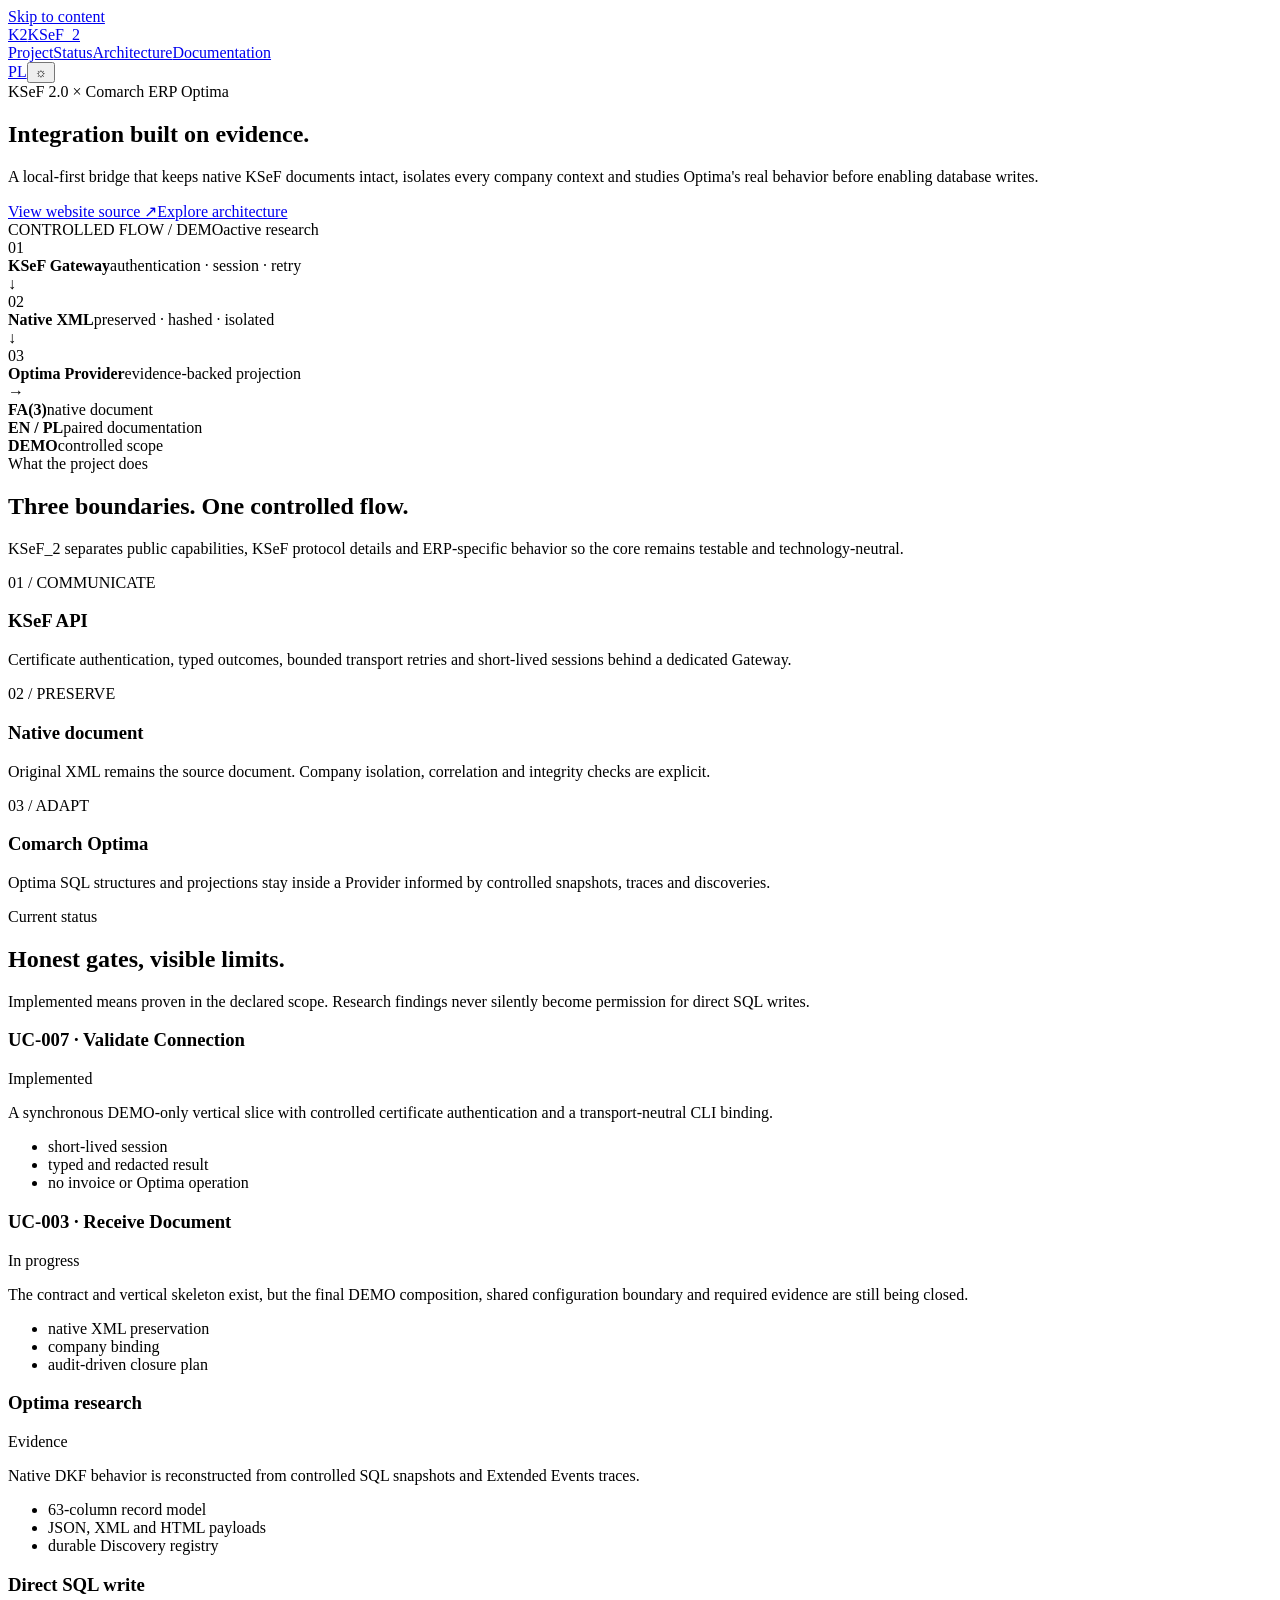
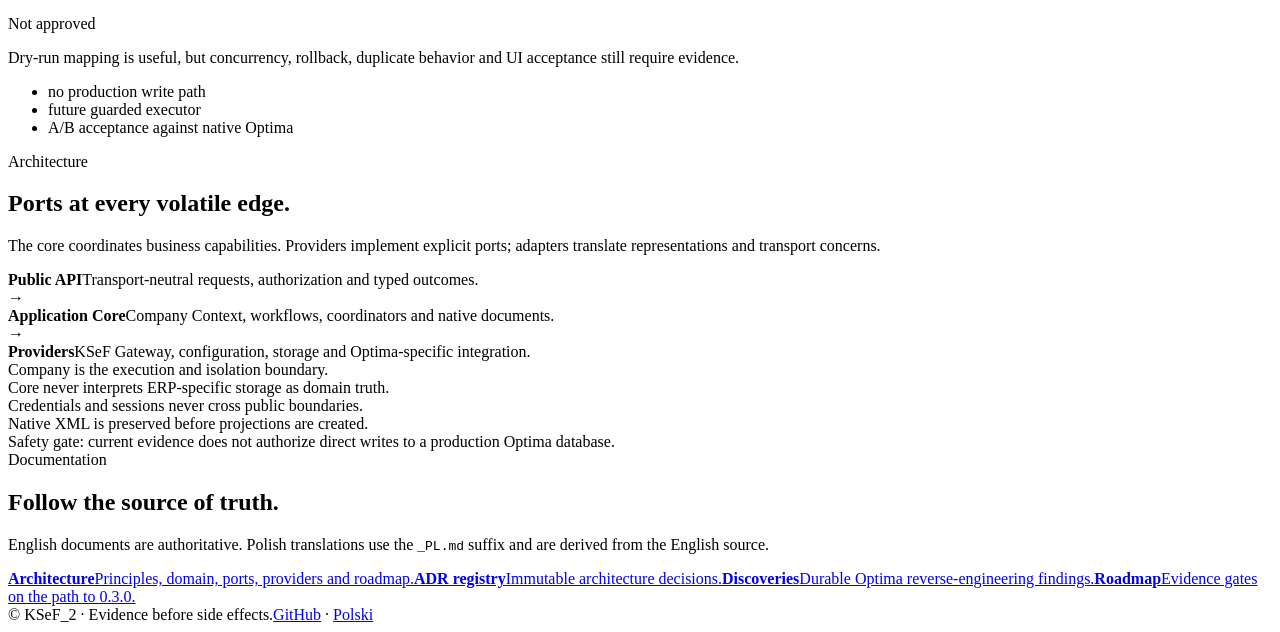
==== index.html @ 1822c719 "feat: add English KSeF_2 project page" ====
<!doctype html><html lang="en"><head><meta charset="utf-8"><meta name="viewport" content="width=device-width,initial-scale=1"><meta name="theme-color" content="#07111f"><link rel="stylesheet" href="assets/styles.css"><script defer src="assets/site.js"></script><title>KSeF_2 — Safe KSeF and Comarch ERP Optima integration</title><meta name="description" content="KSeF_2 is an evidence-driven integration bridge between KSeF 2.0 and Comarch ERP Optima."></head>
<body><a class="skip-link" href="#content">Skip to content</a><header class="site-header"><nav class="nav container" aria-label="Main navigation"><a class="brand" href="index.html"><span class="brand-mark">K2</span><span>KSeF_2</span></a><div class="nav-links"><a href="#project">Project</a><a href="#status">Status</a><a href="#architecture">Architecture</a><a href="#docs">Documentation</a></div><div class="nav-actions"><a class="lang-link" href="pl.html" lang="pl" aria-label="Polska wersja">PL</a><button class="icon-button" data-theme-toggle type="button" aria-label="Use light theme">☼</button></div></nav></header>
<main id="content"><section class="hero"><div class="container hero-grid"><div><div class="eyebrow">KSeF 2.0 × Comarch ERP Optima</div><h1>Integration built on <span class="gradient">evidence.</span></h1><p class="lead">A local-first bridge that keeps native KSeF documents intact, isolates every company context and studies Optima's real behavior before enabling database writes.</p><div class="cta-row"><a class="button primary" href="https://github.com/KrzysztofOle/KSeF_2-site">View website source ↗</a><a class="button" href="#architecture">Explore architecture</a></div></div>
<div class="hero-panel" aria-label="Project flow"><div class="panel-top"><span class="mini-label">CONTROLLED FLOW / DEMO</span><span class="signal">active research</span></div><div class="flow"><div class="flow-item"><span class="flow-icon">01</span><div><strong>KSeF Gateway</strong><span>authentication · session · retry</span></div><span class="arrow">↓</span></div><div class="flow-item"><span class="flow-icon">02</span><div><strong>Native XML</strong><span>preserved · hashed · isolated</span></div><span class="arrow">↓</span></div><div class="flow-item"><span class="flow-icon">03</span><div><strong>Optima Provider</strong><span>evidence-backed projection</span></div><span class="arrow">→</span></div></div><div class="metrics"><div class="metric"><b>FA(3)</b><span>native document</span></div><div class="metric"><b>EN / PL</b><span>paired documentation</span></div><div class="metric"><b>DEMO</b><span>controlled scope</span></div></div></div></div></section>
<section id="project"><div class="container"><div class="section-head reveal"><div><div class="eyebrow">What the project does</div><h2>Three boundaries. One controlled flow.</h2></div><p>KSeF_2 separates public capabilities, KSeF protocol details and ERP-specific behavior so the core remains testable and technology-neutral.</p></div><div class="cards"><article class="card reveal"><span class="card-number">01 / COMMUNICATE</span><h3>KSeF API</h3><p>Certificate authentication, typed outcomes, bounded transport retries and short-lived sessions behind a dedicated Gateway.</p></article><article class="card reveal"><span class="card-number">02 / PRESERVE</span><h3>Native document</h3><p>Original XML remains the source document. Company isolation, correlation and integrity checks are explicit.</p></article><article class="card reveal"><span class="card-number">03 / ADAPT</span><h3>Comarch Optima</h3><p>Optima SQL structures and projections stay inside a Provider informed by controlled snapshots, traces and discoveries.</p></article></div></div></section>
<section id="status"><div class="container"><div class="section-head reveal"><div><div class="eyebrow">Current status</div><h2>Honest gates, visible limits.</h2></div><p>Implemented means proven in the declared scope. Research findings never silently become permission for direct SQL writes.</p></div><div class="status-grid">
<article class="status-card reveal"><header><h3>UC-007 · Validate Connection</h3><span class="badge green">Implemented</span></header><p>A synchronous DEMO-only vertical slice with controlled certificate authentication and a transport-neutral CLI binding.</p><ul><li>short-lived session</li><li>typed and redacted result</li><li>no invoice or Optima operation</li></ul></article>
<article class="status-card reveal"><header><h3>UC-003 · Receive Document</h3><span class="badge amber">In progress</span></header><p>The contract and vertical skeleton exist, but the final DEMO composition, shared configuration boundary and required evidence are still being closed.</p><ul><li>native XML preservation</li><li>company binding</li><li>audit-driven closure plan</li></ul></article>
<article class="status-card reveal"><header><h3>Optima research</h3><span class="badge blue">Evidence</span></header><p>Native DKF behavior is reconstructed from controlled SQL snapshots and Extended Events traces.</p><ul><li>63-column record model</li><li>JSON, XML and HTML payloads</li><li>durable Discovery registry</li></ul></article>
<article class="status-card reveal"><header><h3>Direct SQL write</h3><span class="badge amber">Not approved</span></header><p>Dry-run mapping is useful, but concurrency, rollback, duplicate behavior and UI acceptance still require evidence.</p><ul><li>no production write path</li><li>future guarded executor</li><li>A/B acceptance against native Optima</li></ul></article></div></div></section>
<section id="architecture"><div class="container"><div class="section-head reveal"><div><div class="eyebrow">Architecture</div><h2>Ports at every volatile edge.</h2></div><p>The core coordinates business capabilities. Providers implement explicit ports; adapters translate representations and transport concerns.</p></div><div class="architecture reveal"><div class="arch-node"><b>Public API</b><span>Transport-neutral requests, authorization and typed outcomes.</span></div><div class="arch-arrow">→</div><div class="arch-node"><b>Application Core</b><span>Company Context, workflows, coordinators and native documents.</span></div><div class="arch-arrow">→</div><div class="arch-node"><b>Providers</b><span>KSeF Gateway, configuration, storage and Optima-specific integration.</span></div></div><div class="principles"><div class="principle">Company is the execution and isolation boundary.</div><div class="principle">Core never interprets ERP-specific storage as domain truth.</div><div class="principle">Credentials and sessions never cross public boundaries.</div><div class="principle">Native XML is preserved before projections are created.</div></div><div class="notice">Safety gate: current evidence does not authorize direct writes to a production Optima database.</div></div></section>
<section id="docs"><div class="container"><div class="section-head reveal"><div><div class="eyebrow">Documentation</div><h2>Follow the source of truth.</h2></div><p>English documents are authoritative. Polish translations use the <code>_PL.md</code> suffix and are derived from the English source.</p></div><div class="docs-grid"><a class="doc-link" href="#architecture"><b>Architecture</b><span>Principles, domain, ports, providers and roadmap.</span></a><a class="doc-link" href="#architecture"><b>ADR registry</b><span>Immutable architecture decisions.</span></a><a class="doc-link" href="#status"><b>Discoveries</b><span>Durable Optima reverse-engineering findings.</span></a><a class="doc-link" href="#status"><b>Roadmap</b><span>Evidence gates on the path to 0.3.0.</span></a></div></div></section></main>
<footer class="site-footer"><div class="container footer-row"><span>© <span data-year></span> KSeF_2 · Evidence before side effects.</span><span><a href="https://github.com/KrzysztofOle/KSeF_2-site">GitHub</a> · <a href="pl.html">Polski</a></span></div></footer></body></html>
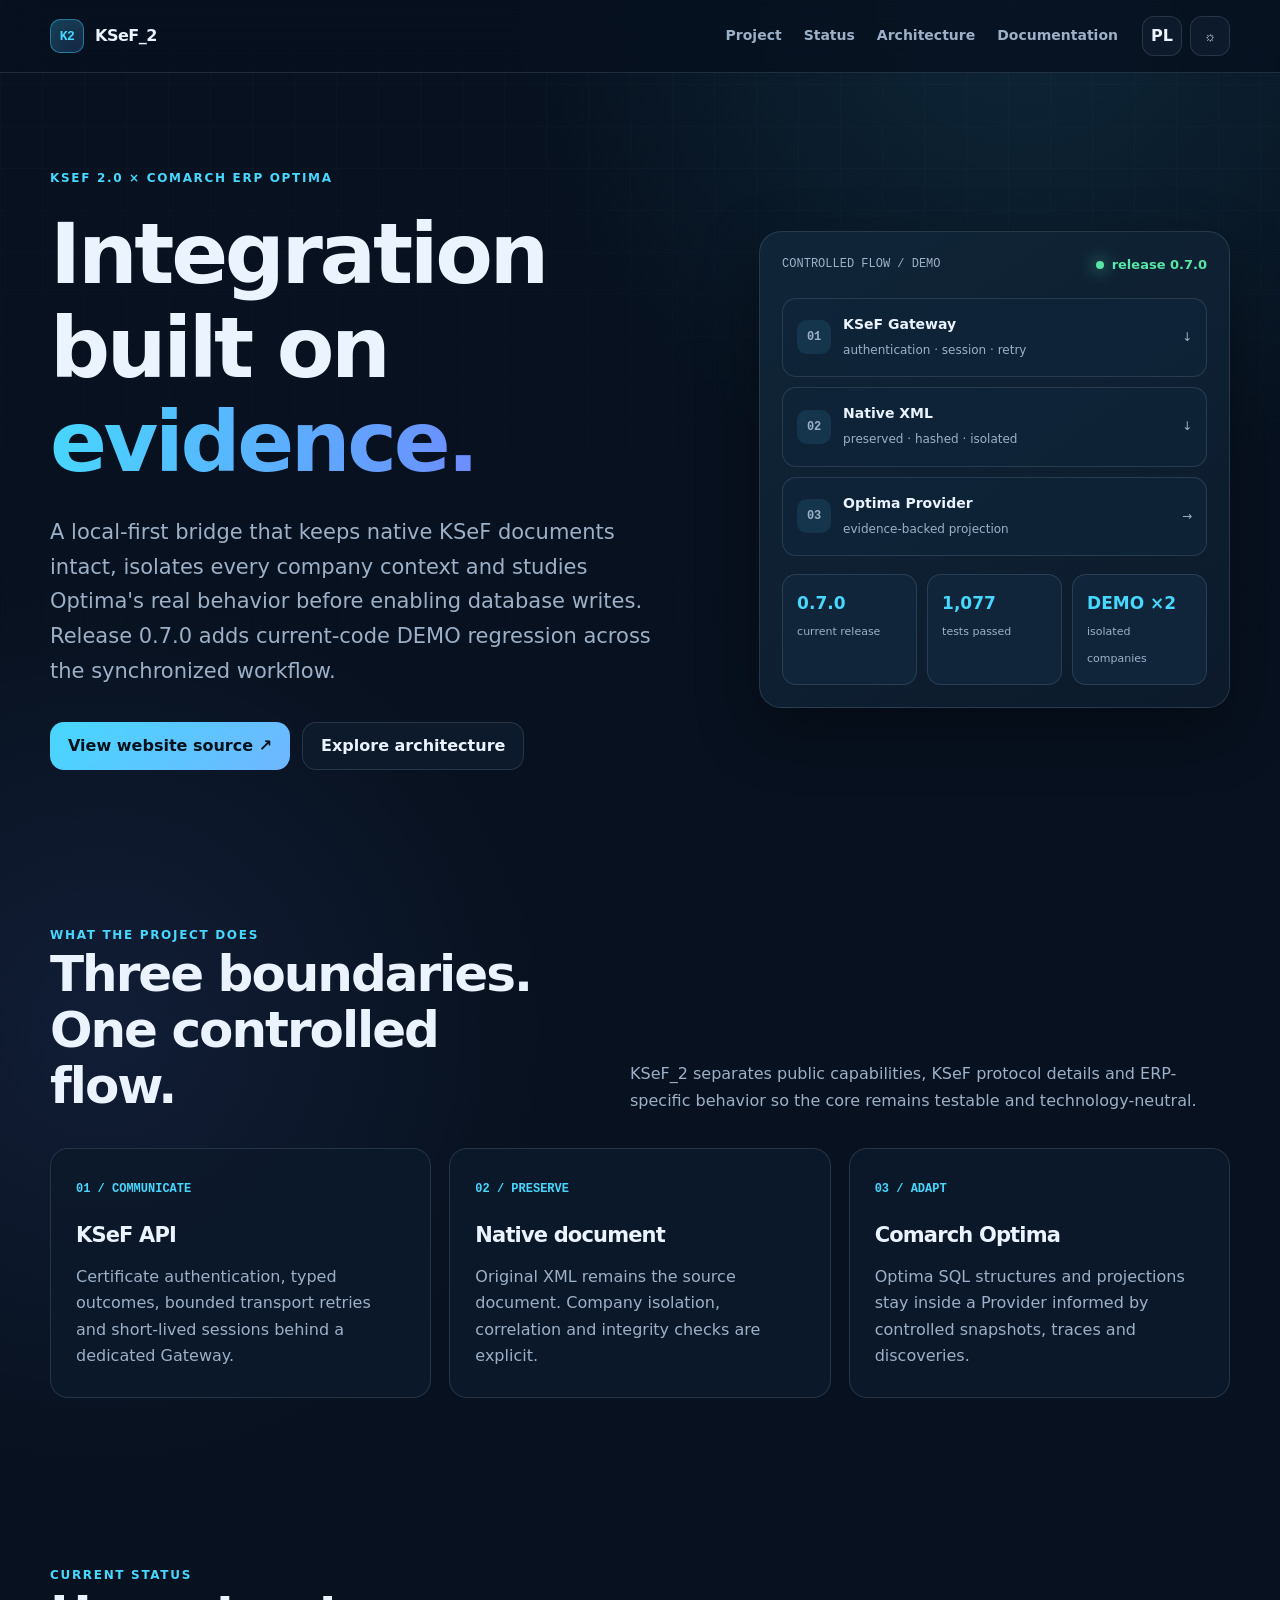
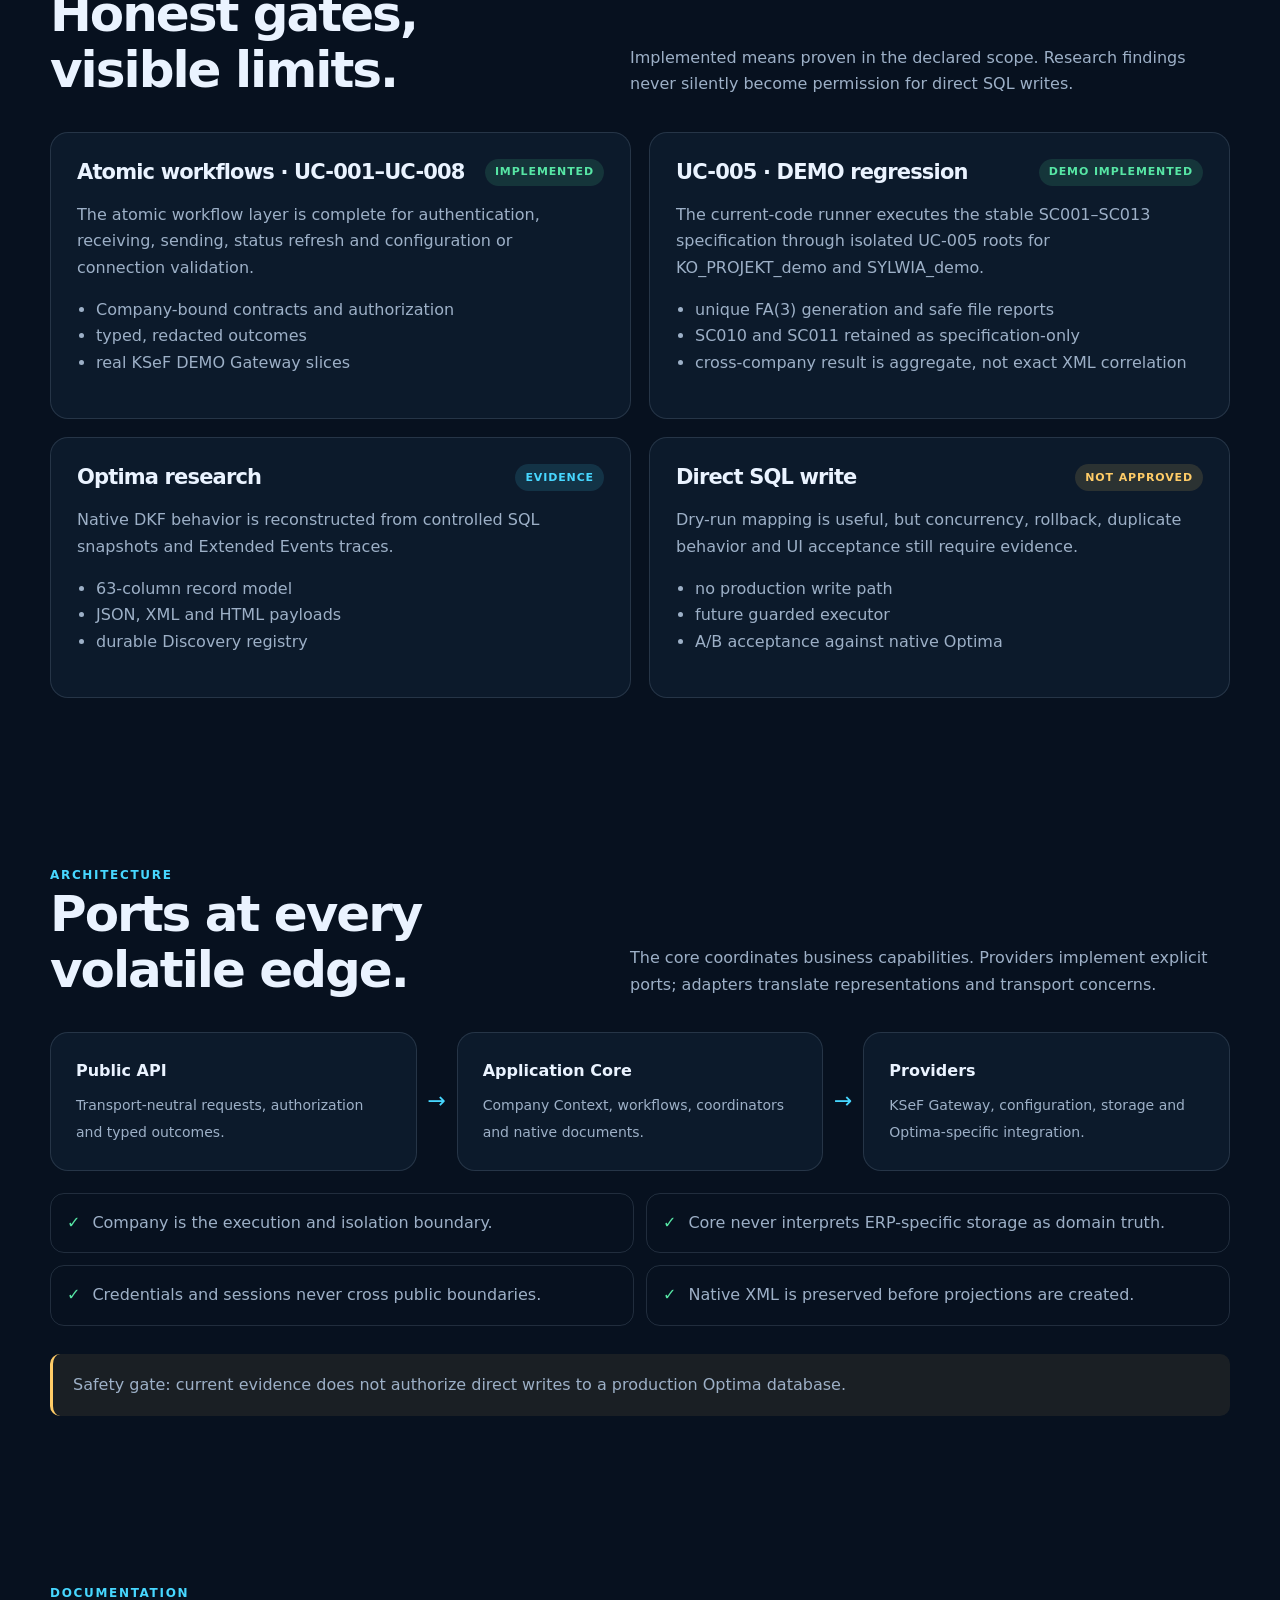
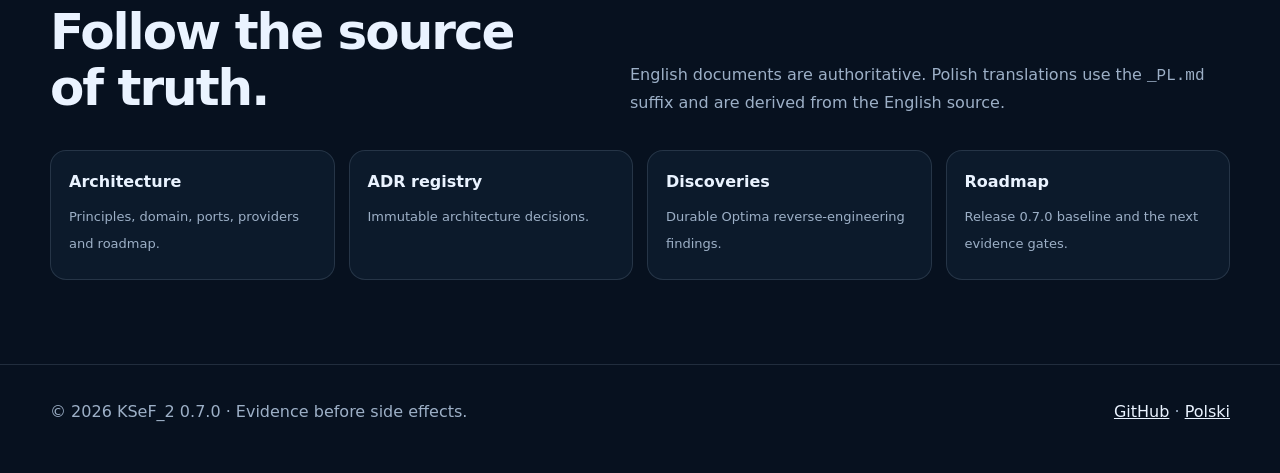
==== commit 6a6b968f: "docs: sync website with KSeF_2 0.7.0" ====
--- a/index.html
+++ b/index.html
@@ -1,13 +1,13 @@
-<!doctype html><html lang="en"><head><meta charset="utf-8"><meta name="viewport" content="width=device-width,initial-scale=1"><meta name="theme-color" content="#07111f"><link rel="stylesheet" href="assets/styles.css"><script defer src="assets/site.js"></script><title>KSeF_2 — Safe KSeF and Comarch ERP Optima integration</title><meta name="description" content="KSeF_2 is an evidence-driven integration bridge between KSeF 2.0 and Comarch ERP Optima."></head>
+<!doctype html><html lang="en"><head><meta charset="utf-8"><meta name="viewport" content="width=device-width,initial-scale=1"><meta name="theme-color" content="#07111f"><link rel="stylesheet" href="assets/styles.css"><script defer src="assets/site.js"></script><title>KSeF_2 — Safe KSeF and Comarch ERP Optima integration</title><meta name="description" content="KSeF_2 0.7.0 is an evidence-driven integration bridge with Company-isolated KSeF DEMO regression and controlled Comarch ERP Optima research."></head>
 <body><a class="skip-link" href="#content">Skip to content</a><header class="site-header"><nav class="nav container" aria-label="Main navigation"><a class="brand" href="index.html"><span class="brand-mark">K2</span><span>KSeF_2</span></a><div class="nav-links"><a href="#project">Project</a><a href="#status">Status</a><a href="#architecture">Architecture</a><a href="#docs">Documentation</a></div><div class="nav-actions"><a class="lang-link" href="pl.html" lang="pl" aria-label="Polska wersja">PL</a><button class="icon-button" data-theme-toggle type="button" aria-label="Use light theme">☼</button></div></nav></header>
-<main id="content"><section class="hero"><div class="container hero-grid"><div><div class="eyebrow">KSeF 2.0 × Comarch ERP Optima</div><h1>Integration built on <span class="gradient">evidence.</span></h1><p class="lead">A local-first bridge that keeps native KSeF documents intact, isolates every company context and studies Optima's real behavior before enabling database writes.</p><div class="cta-row"><a class="button primary" href="https://github.com/KrzysztofOle/KSeF_2-site">View website source ↗</a><a class="button" href="#architecture">Explore architecture</a></div></div>
-<div class="hero-panel" aria-label="Project flow"><div class="panel-top"><span class="mini-label">CONTROLLED FLOW / DEMO</span><span class="signal">active research</span></div><div class="flow"><div class="flow-item"><span class="flow-icon">01</span><div><strong>KSeF Gateway</strong><span>authentication · session · retry</span></div><span class="arrow">↓</span></div><div class="flow-item"><span class="flow-icon">02</span><div><strong>Native XML</strong><span>preserved · hashed · isolated</span></div><span class="arrow">↓</span></div><div class="flow-item"><span class="flow-icon">03</span><div><strong>Optima Provider</strong><span>evidence-backed projection</span></div><span class="arrow">→</span></div></div><div class="metrics"><div class="metric"><b>FA(3)</b><span>native document</span></div><div class="metric"><b>EN / PL</b><span>paired documentation</span></div><div class="metric"><b>DEMO</b><span>controlled scope</span></div></div></div></div></section>
+<main id="content"><section class="hero"><div class="container hero-grid"><div><div class="eyebrow">KSeF 2.0 × Comarch ERP Optima</div><h1>Integration built on <span class="gradient">evidence.</span></h1><p class="lead">A local-first bridge that keeps native KSeF documents intact, isolates every company context and studies Optima's real behavior before enabling database writes. Release 0.7.0 adds current-code DEMO regression across the synchronized workflow.</p><div class="cta-row"><a class="button primary" href="https://github.com/KrzysztofOle/KSeF_2-site">View website source ↗</a><a class="button" href="#architecture">Explore architecture</a></div></div>
+<div class="hero-panel" aria-label="Project flow"><div class="panel-top"><span class="mini-label">CONTROLLED FLOW / DEMO</span><span class="signal">release 0.7.0</span></div><div class="flow"><div class="flow-item"><span class="flow-icon">01</span><div><strong>KSeF Gateway</strong><span>authentication · session · retry</span></div><span class="arrow">↓</span></div><div class="flow-item"><span class="flow-icon">02</span><div><strong>Native XML</strong><span>preserved · hashed · isolated</span></div><span class="arrow">↓</span></div><div class="flow-item"><span class="flow-icon">03</span><div><strong>Optima Provider</strong><span>evidence-backed projection</span></div><span class="arrow">→</span></div></div><div class="metrics"><div class="metric"><b>0.7.0</b><span>current release</span></div><div class="metric"><b>1,077</b><span>tests passed</span></div><div class="metric"><b>DEMO ×2</b><span>isolated companies</span></div></div></div></div></section>
 <section id="project"><div class="container"><div class="section-head reveal"><div><div class="eyebrow">What the project does</div><h2>Three boundaries. One controlled flow.</h2></div><p>KSeF_2 separates public capabilities, KSeF protocol details and ERP-specific behavior so the core remains testable and technology-neutral.</p></div><div class="cards"><article class="card reveal"><span class="card-number">01 / COMMUNICATE</span><h3>KSeF API</h3><p>Certificate authentication, typed outcomes, bounded transport retries and short-lived sessions behind a dedicated Gateway.</p></article><article class="card reveal"><span class="card-number">02 / PRESERVE</span><h3>Native document</h3><p>Original XML remains the source document. Company isolation, correlation and integrity checks are explicit.</p></article><article class="card reveal"><span class="card-number">03 / ADAPT</span><h3>Comarch Optima</h3><p>Optima SQL structures and projections stay inside a Provider informed by controlled snapshots, traces and discoveries.</p></article></div></div></section>
 <section id="status"><div class="container"><div class="section-head reveal"><div><div class="eyebrow">Current status</div><h2>Honest gates, visible limits.</h2></div><p>Implemented means proven in the declared scope. Research findings never silently become permission for direct SQL writes.</p></div><div class="status-grid">
-<article class="status-card reveal"><header><h3>UC-007 · Validate Connection</h3><span class="badge green">Implemented</span></header><p>A synchronous DEMO-only vertical slice with controlled certificate authentication and a transport-neutral CLI binding.</p><ul><li>short-lived session</li><li>typed and redacted result</li><li>no invoice or Optima operation</li></ul></article>
-<article class="status-card reveal"><header><h3>UC-003 · Receive Document</h3><span class="badge amber">In progress</span></header><p>The contract and vertical skeleton exist, but the final DEMO composition, shared configuration boundary and required evidence are still being closed.</p><ul><li>native XML preservation</li><li>company binding</li><li>audit-driven closure plan</li></ul></article>
+<article class="status-card reveal"><header><h3>Atomic workflows · UC-001–UC-008</h3><span class="badge green">Implemented</span></header><p>The atomic workflow layer is complete for authentication, receiving, sending, status refresh and configuration or connection validation.</p><ul><li>Company-bound contracts and authorization</li><li>typed, redacted outcomes</li><li>real KSeF DEMO Gateway slices</li></ul></article>
+<article class="status-card reveal"><header><h3>UC-005 · DEMO regression</h3><span class="badge green">DEMO implemented</span></header><p>The current-code runner executes the stable SC001–SC013 specification through isolated UC-005 roots for KO_PROJEKT_demo and SYLWIA_demo.</p><ul><li>unique FA(3) generation and safe file reports</li><li>SC010 and SC011 retained as specification-only</li><li>cross-company result is aggregate, not exact XML correlation</li></ul></article>
 <article class="status-card reveal"><header><h3>Optima research</h3><span class="badge blue">Evidence</span></header><p>Native DKF behavior is reconstructed from controlled SQL snapshots and Extended Events traces.</p><ul><li>63-column record model</li><li>JSON, XML and HTML payloads</li><li>durable Discovery registry</li></ul></article>
 <article class="status-card reveal"><header><h3>Direct SQL write</h3><span class="badge amber">Not approved</span></header><p>Dry-run mapping is useful, but concurrency, rollback, duplicate behavior and UI acceptance still require evidence.</p><ul><li>no production write path</li><li>future guarded executor</li><li>A/B acceptance against native Optima</li></ul></article></div></div></section>
 <section id="architecture"><div class="container"><div class="section-head reveal"><div><div class="eyebrow">Architecture</div><h2>Ports at every volatile edge.</h2></div><p>The core coordinates business capabilities. Providers implement explicit ports; adapters translate representations and transport concerns.</p></div><div class="architecture reveal"><div class="arch-node"><b>Public API</b><span>Transport-neutral requests, authorization and typed outcomes.</span></div><div class="arch-arrow">→</div><div class="arch-node"><b>Application Core</b><span>Company Context, workflows, coordinators and native documents.</span></div><div class="arch-arrow">→</div><div class="arch-node"><b>Providers</b><span>KSeF Gateway, configuration, storage and Optima-specific integration.</span></div></div><div class="principles"><div class="principle">Company is the execution and isolation boundary.</div><div class="principle">Core never interprets ERP-specific storage as domain truth.</div><div class="principle">Credentials and sessions never cross public boundaries.</div><div class="principle">Native XML is preserved before projections are created.</div></div><div class="notice">Safety gate: current evidence does not authorize direct writes to a production Optima database.</div></div></section>
-<section id="docs"><div class="container"><div class="section-head reveal"><div><div class="eyebrow">Documentation</div><h2>Follow the source of truth.</h2></div><p>English documents are authoritative. Polish translations use the <code>_PL.md</code> suffix and are derived from the English source.</p></div><div class="docs-grid"><a class="doc-link" href="#architecture"><b>Architecture</b><span>Principles, domain, ports, providers and roadmap.</span></a><a class="doc-link" href="#architecture"><b>ADR registry</b><span>Immutable architecture decisions.</span></a><a class="doc-link" href="#status"><b>Discoveries</b><span>Durable Optima reverse-engineering findings.</span></a><a class="doc-link" href="#status"><b>Roadmap</b><span>Evidence gates on the path to 0.3.0.</span></a></div></div></section></main>
-<footer class="site-footer"><div class="container footer-row"><span>© <span data-year></span> KSeF_2 · Evidence before side effects.</span><span><a href="https://github.com/KrzysztofOle/KSeF_2-site">GitHub</a> · <a href="pl.html">Polski</a></span></div></footer></body></html>+<section id="docs"><div class="container"><div class="section-head reveal"><div><div class="eyebrow">Documentation</div><h2>Follow the source of truth.</h2></div><p>English documents are authoritative. Polish translations use the <code>_PL.md</code> suffix and are derived from the English source.</p></div><div class="docs-grid"><a class="doc-link" href="#architecture"><b>Architecture</b><span>Principles, domain, ports, providers and roadmap.</span></a><a class="doc-link" href="#architecture"><b>ADR registry</b><span>Immutable architecture decisions.</span></a><a class="doc-link" href="#status"><b>Discoveries</b><span>Durable Optima reverse-engineering findings.</span></a><a class="doc-link" href="#status"><b>Roadmap</b><span>Release 0.7.0 baseline and the next evidence gates.</span></a></div></div></section></main>
+<footer class="site-footer"><div class="container footer-row"><span>© <span data-year></span> KSeF_2 0.7.0 · Evidence before side effects.</span><span><a href="https://github.com/KrzysztofOle/KSeF_2-site">GitHub</a> · <a href="pl.html">Polski</a></span></div></footer></body></html>
--- a/assets/styles.css
+++ b/assets/styles.css
@@ -0,0 +1,178 @@
+:root {
+  color-scheme: dark;
+  --bg: #07111f;
+  --surface: #0c1a2b;
+  --surface-2: #10243a;
+  --text: #eaf3ff;
+  --muted: #9db0c7;
+  --line: rgba(157, 176, 199, .18);
+  --cyan: #47d7ff;
+  --blue: #6d8cff;
+  --green: #57e6a5;
+  --amber: #ffcc67;
+  --danger: #ff7a8a;
+  --shadow: 0 22px 60px rgba(0, 0, 0, .34);
+  --radius: 22px;
+  --max: 1180px;
+}
+:root[data-theme="light"] {
+  color-scheme: light;
+  --bg: #f4f8fc;
+  --surface: #ffffff;
+  --surface-2: #eaf2fa;
+  --text: #10243a;
+  --muted: #536a83;
+  --line: rgba(16, 36, 58, .13);
+  --cyan: #007ea7;
+  --blue: #405bd8;
+  --green: #087f5b;
+  --amber: #a55b00;
+  --danger: #b4233a;
+  --shadow: 0 22px 60px rgba(36, 66, 98, .14);
+}
+* { box-sizing: border-box; }
+html { scroll-behavior: smooth; }
+body {
+  margin: 0;
+  background:
+    radial-gradient(circle at 80% 0%, rgba(71, 215, 255, .11), transparent 32rem),
+    radial-gradient(circle at 8% 28%, rgba(109, 140, 255, .10), transparent 28rem),
+    var(--bg);
+  color: var(--text);
+  font: 16px/1.65 Inter, ui-sans-serif, system-ui, -apple-system, BlinkMacSystemFont, "Segoe UI", sans-serif;
+}
+body::before {
+  content: "";
+  position: fixed;
+  inset: 0;
+  z-index: -1;
+  pointer-events: none;
+  opacity: .18;
+  background-image:
+    linear-gradient(var(--line) 1px, transparent 1px),
+    linear-gradient(90deg, var(--line) 1px, transparent 1px);
+  background-size: 42px 42px;
+  mask-image: linear-gradient(to bottom, black, transparent 80%);
+}
+a { color: inherit; }
+.container { width: min(calc(100% - 40px), var(--max)); margin-inline: auto; }
+.skip-link { position: fixed; left: 16px; top: -60px; z-index: 20; background: var(--cyan); color: #04101d; padding: 10px 16px; border-radius: 10px; }
+.skip-link:focus { top: 16px; }
+.site-header {
+  position: sticky; top: 0; z-index: 10;
+  border-bottom: 1px solid var(--line);
+  background: color-mix(in srgb, var(--bg) 82%, transparent);
+  backdrop-filter: blur(18px);
+}
+.nav { min-height: 72px; display: flex; align-items: center; gap: 24px; }
+.brand { display: inline-flex; align-items: center; gap: 11px; font-weight: 800; text-decoration: none; letter-spacing: -.03em; }
+.brand-mark {
+  width: 34px; aspect-ratio: 1; display: grid; place-items: center;
+  border: 1px solid rgba(71, 215, 255, .45); border-radius: 10px;
+  background: linear-gradient(145deg, rgba(71, 215, 255, .22), rgba(109, 140, 255, .13));
+  box-shadow: inset 0 0 24px rgba(71, 215, 255, .09);
+  color: var(--cyan); font: 800 13px/1 ui-monospace, monospace;
+}
+.nav-links { display: flex; gap: 22px; margin-left: auto; align-items: center; }
+.nav-links a { color: var(--muted); text-decoration: none; font-size: 14px; font-weight: 650; }
+.nav-links a:hover { color: var(--text); }
+.nav-actions { display: flex; align-items: center; gap: 8px; }
+.icon-button, .lang-link {
+  min-width: 40px; height: 40px; display: inline-grid; place-items: center;
+  border: 1px solid var(--line); border-radius: 12px; background: var(--surface);
+  color: var(--text); text-decoration: none; font-weight: 750; cursor: pointer;
+}
+.hero { padding: 96px 0 72px; }
+.hero-grid { display: grid; grid-template-columns: minmax(0, 1.15fr) minmax(340px, .85fr); gap: 72px; align-items: center; }
+.eyebrow { color: var(--cyan); text-transform: uppercase; letter-spacing: .14em; font-weight: 800; font-size: 12px; }
+h1, h2, h3 { line-height: 1.12; margin: 0; letter-spacing: -.04em; }
+h1 { font-size: clamp(46px, 7vw, 84px); max-width: 10ch; margin-top: 18px; }
+h2 { font-size: clamp(32px, 4.4vw, 50px); max-width: 15ch; }
+h3 { font-size: 21px; }
+.gradient { background: linear-gradient(95deg, var(--cyan), var(--blue)); color: transparent; background-clip: text; }
+.lead { max-width: 650px; margin: 26px 0 0; color: var(--muted); font-size: clamp(18px, 2vw, 21px); }
+.cta-row { display: flex; flex-wrap: wrap; gap: 12px; margin-top: 34px; }
+.button {
+  display: inline-flex; align-items: center; justify-content: center; gap: 9px;
+  min-height: 48px; padding: 0 18px; border-radius: 14px; border: 1px solid var(--line);
+  background: var(--surface); color: var(--text); text-decoration: none; font-weight: 750;
+}
+.button.primary { background: linear-gradient(135deg, var(--cyan), #6fb6ff); border: 0; color: #04111d; }
+.button:hover { transform: translateY(-1px); box-shadow: 0 10px 30px rgba(0,0,0,.16); }
+.hero-panel {
+  padding: 22px; border: 1px solid var(--line); border-radius: var(--radius);
+  background: linear-gradient(145deg, color-mix(in srgb, var(--surface) 94%, var(--cyan) 6%), var(--surface));
+  box-shadow: var(--shadow);
+}
+.panel-top { display: flex; align-items: center; justify-content: space-between; margin-bottom: 22px; }
+.signal { display: inline-flex; align-items: center; gap: 8px; color: var(--green); font-size: 13px; font-weight: 750; }
+.signal::before { content:""; width: 8px; height: 8px; border-radius: 50%; background: var(--green); box-shadow: 0 0 16px var(--green); }
+.mini-label { color: var(--muted); font: 12px/1.3 ui-monospace, monospace; }
+.flow { display: grid; gap: 10px; }
+.flow-item { display: grid; grid-template-columns: 34px 1fr auto; gap: 12px; align-items: center; padding: 14px; border: 1px solid var(--line); border-radius: 14px; background: color-mix(in srgb, var(--surface-2) 72%, transparent); }
+.flow-icon { width: 34px; height: 34px; display: grid; place-items: center; border-radius: 10px; background: rgba(71, 215, 255, .1); color: var(--cyan); font: 700 13px/1 ui-monospace, monospace; }
+.flow-item strong { display: block; font-size: 14px; }
+.flow-item span { color: var(--muted); font-size: 12px; }
+.arrow { color: var(--muted); }
+.metrics { display: grid; grid-template-columns: repeat(3, 1fr); gap: 10px; margin-top: 18px; }
+.metric { padding: 14px; border-radius: 14px; background: var(--surface-2); border: 1px solid var(--line); }
+.metric b { display: block; color: var(--cyan); font-size: 17px; }
+.metric span { color: var(--muted); font-size: 11px; }
+section { padding: 84px 0; }
+.section-head { display: flex; justify-content: space-between; gap: 40px; align-items: end; margin-bottom: 34px; }
+.section-head p { max-width: 600px; margin: 0; color: var(--muted); }
+.cards { display: grid; grid-template-columns: repeat(3, 1fr); gap: 18px; }
+.card { min-height: 250px; padding: 25px; border: 1px solid var(--line); border-radius: 18px; background: color-mix(in srgb, var(--surface) 92%, transparent); }
+.card-number { color: var(--cyan); font: 700 12px/1 ui-monospace, monospace; }
+.card h3 { margin-top: 24px; }
+.card p { color: var(--muted); margin-bottom: 0; }
+.status-grid { display: grid; grid-template-columns: repeat(2, 1fr); gap: 18px; }
+.status-card { padding: 26px; border-radius: 18px; border: 1px solid var(--line); background: var(--surface); }
+.status-card header { display: flex; align-items: center; justify-content: space-between; gap: 16px; }
+.badge { display: inline-flex; align-items: center; min-height: 27px; padding: 0 10px; border-radius: 999px; font-size: 11px; font-weight: 850; text-transform: uppercase; letter-spacing: .08em; }
+.badge.green { color: var(--green); background: color-mix(in srgb, var(--green) 13%, transparent); }
+.badge.amber { color: var(--amber); background: color-mix(in srgb, var(--amber) 13%, transparent); }
+.badge.blue { color: var(--cyan); background: color-mix(in srgb, var(--cyan) 13%, transparent); }
+.status-card p, .status-card li { color: var(--muted); }
+.status-card ul { padding-left: 19px; }
+.architecture {
+  display: grid; grid-template-columns: 1fr 40px 1fr 40px 1fr; align-items: stretch;
+}
+.arch-node { padding: 25px; border: 1px solid var(--line); border-radius: 18px; background: var(--surface); }
+.arch-node b { display: block; margin-bottom: 8px; }
+.arch-node span { color: var(--muted); font-size: 14px; }
+.arch-arrow { display: grid; place-items: center; color: var(--cyan); font-size: 22px; }
+.principles { display: grid; grid-template-columns: repeat(2, 1fr); gap: 12px; margin-top: 22px; }
+.principle { display: flex; gap: 12px; padding: 16px; border: 1px solid var(--line); border-radius: 14px; color: var(--muted); }
+.principle::before { content: "✓"; color: var(--green); font-weight: 900; }
+.docs-grid { display: grid; grid-template-columns: repeat(4, 1fr); gap: 14px; }
+.doc-link { min-height: 130px; padding: 18px; border: 1px solid var(--line); border-radius: 16px; background: var(--surface); text-decoration: none; }
+.doc-link:hover { border-color: color-mix(in srgb, var(--cyan) 60%, var(--line)); }
+.doc-link b { display: block; margin-bottom: 8px; }
+.doc-link span { color: var(--muted); font-size: 13px; }
+.notice { margin-top: 28px; padding: 18px 20px; border-left: 3px solid var(--amber); border-radius: 10px; background: color-mix(in srgb, var(--amber) 8%, transparent); color: var(--muted); }
+.site-footer { padding: 34px 0 48px; border-top: 1px solid var(--line); color: var(--muted); }
+.footer-row { display: flex; justify-content: space-between; gap: 24px; align-items: center; }
+.footer-row a { color: var(--text); }
+.reveal { opacity: 0; transform: translateY(18px); transition: opacity .6s ease, transform .6s ease; }
+.reveal.visible { opacity: 1; transform: none; }
+@media (prefers-reduced-motion: reduce) { html { scroll-behavior: auto; } .reveal { opacity: 1; transform: none; transition: none; } }
+@media (max-width: 920px) {
+  .nav-links { display: none; }
+  .hero-grid { grid-template-columns: 1fr; gap: 46px; }
+  .cards { grid-template-columns: 1fr; }
+  .docs-grid { grid-template-columns: repeat(2, 1fr); }
+  .architecture { grid-template-columns: 1fr; gap: 10px; }
+  .arch-arrow { transform: rotate(90deg); height: 30px; }
+}
+@media (max-width: 620px) {
+  .container { width: min(calc(100% - 28px), var(--max)); }
+  .hero { padding-top: 66px; }
+  h1 { font-size: 47px; }
+  section { padding: 62px 0; }
+  .section-head { display: block; }
+  .section-head p { margin-top: 18px; }
+  .status-grid, .principles, .docs-grid { grid-template-columns: 1fr; }
+  .metrics { grid-template-columns: 1fr; }
+  .footer-row { display: block; }
+}
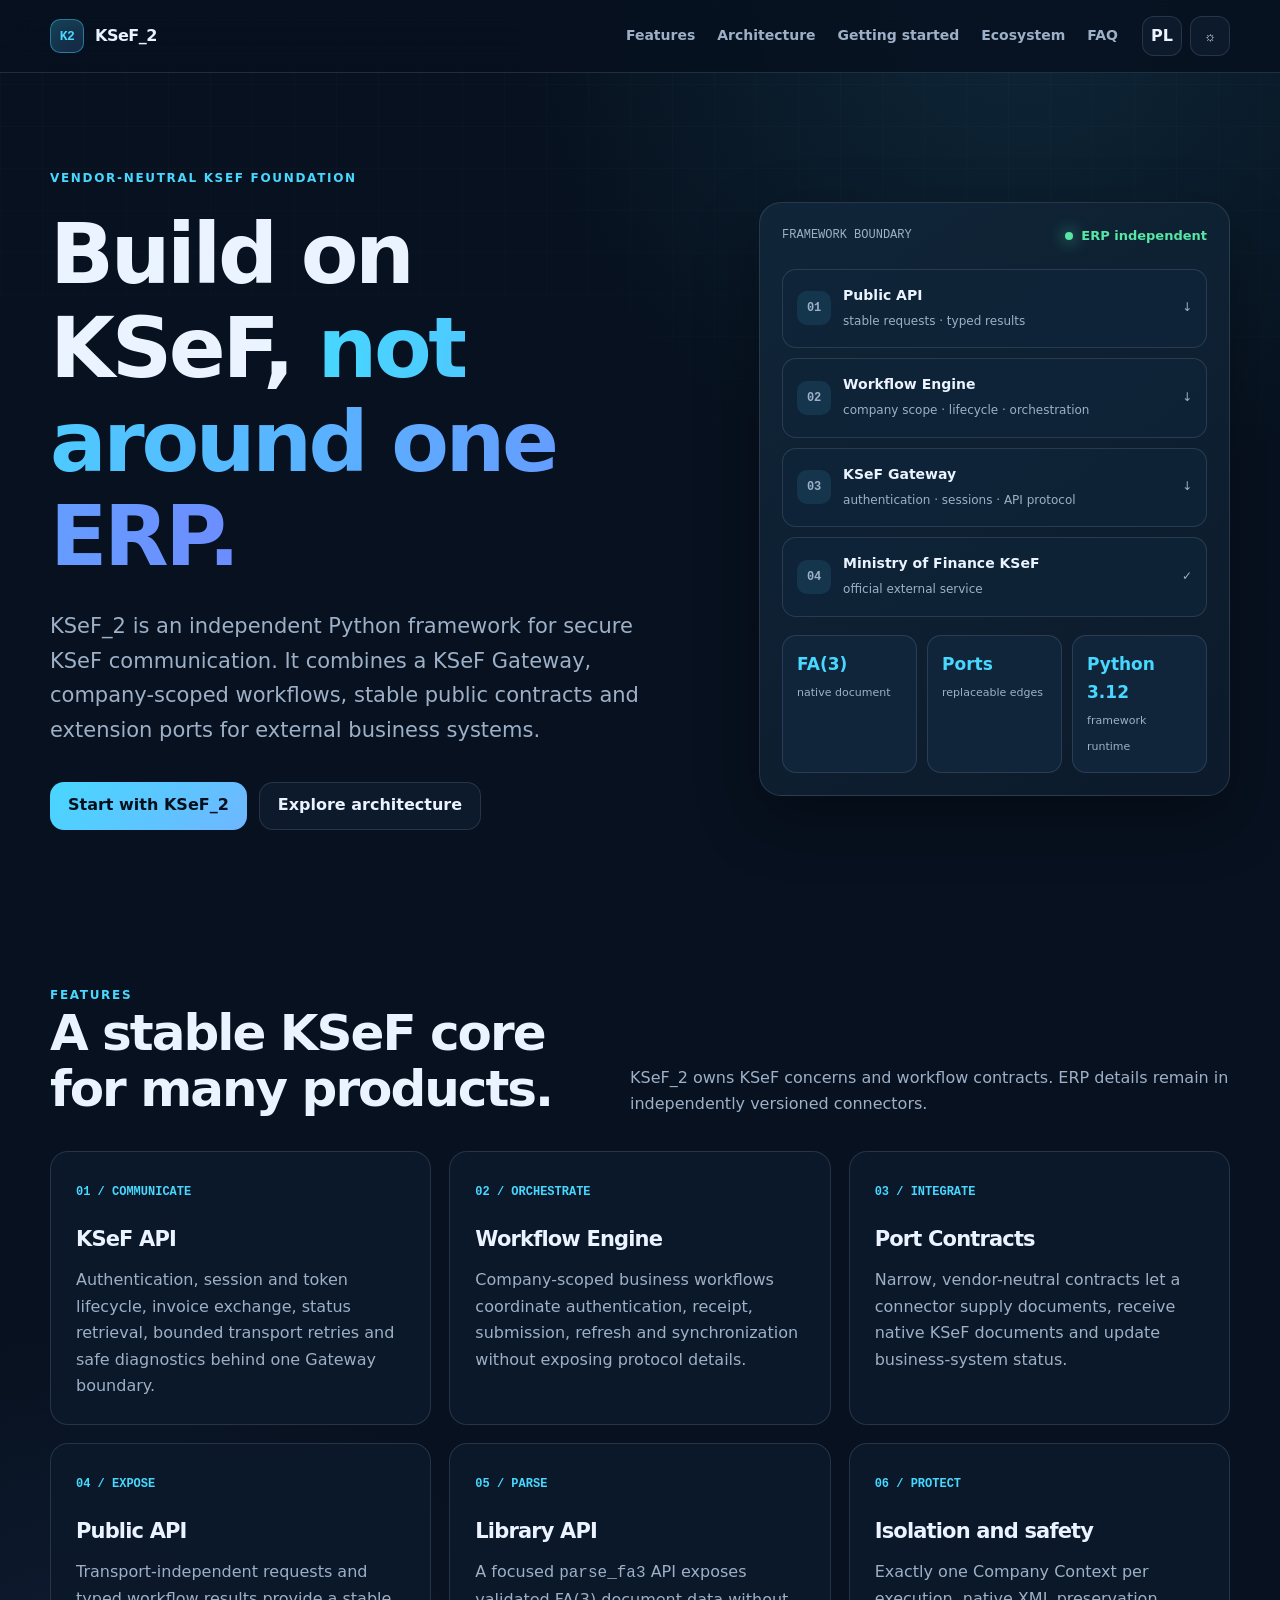
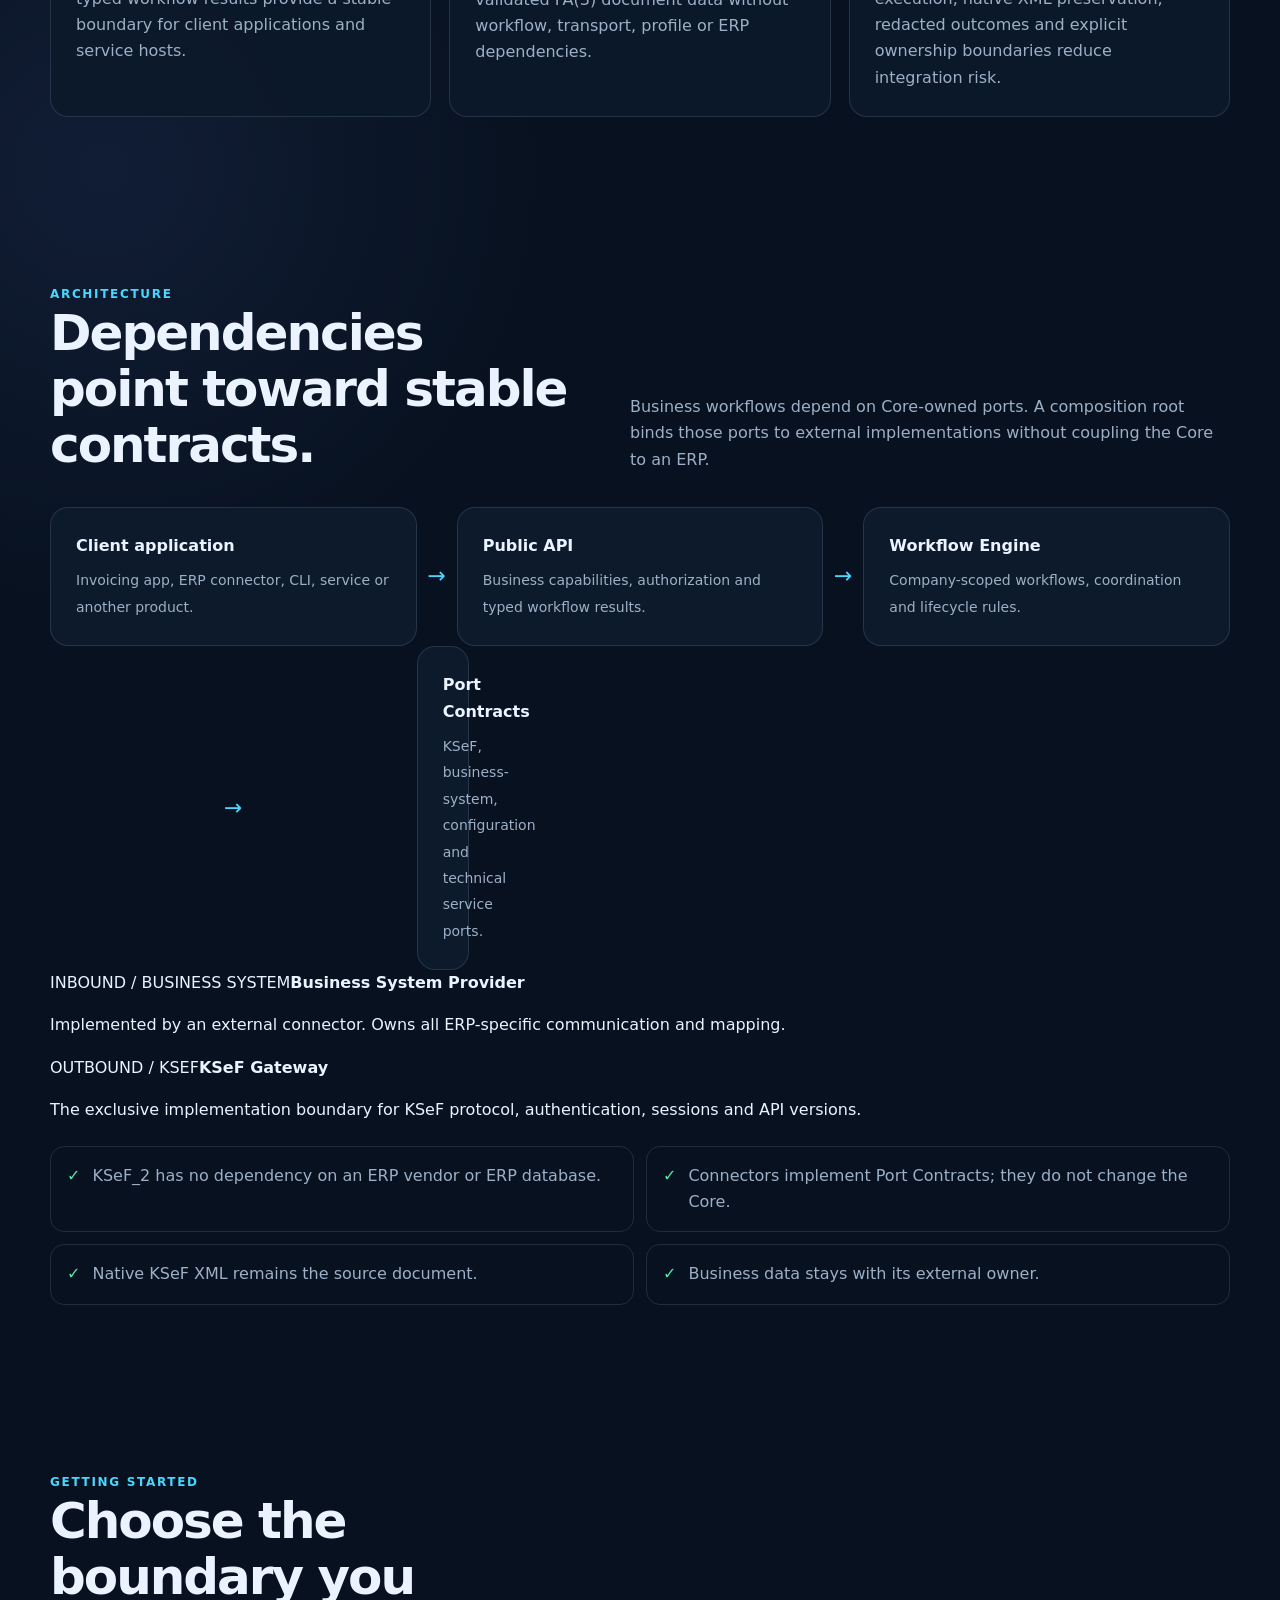
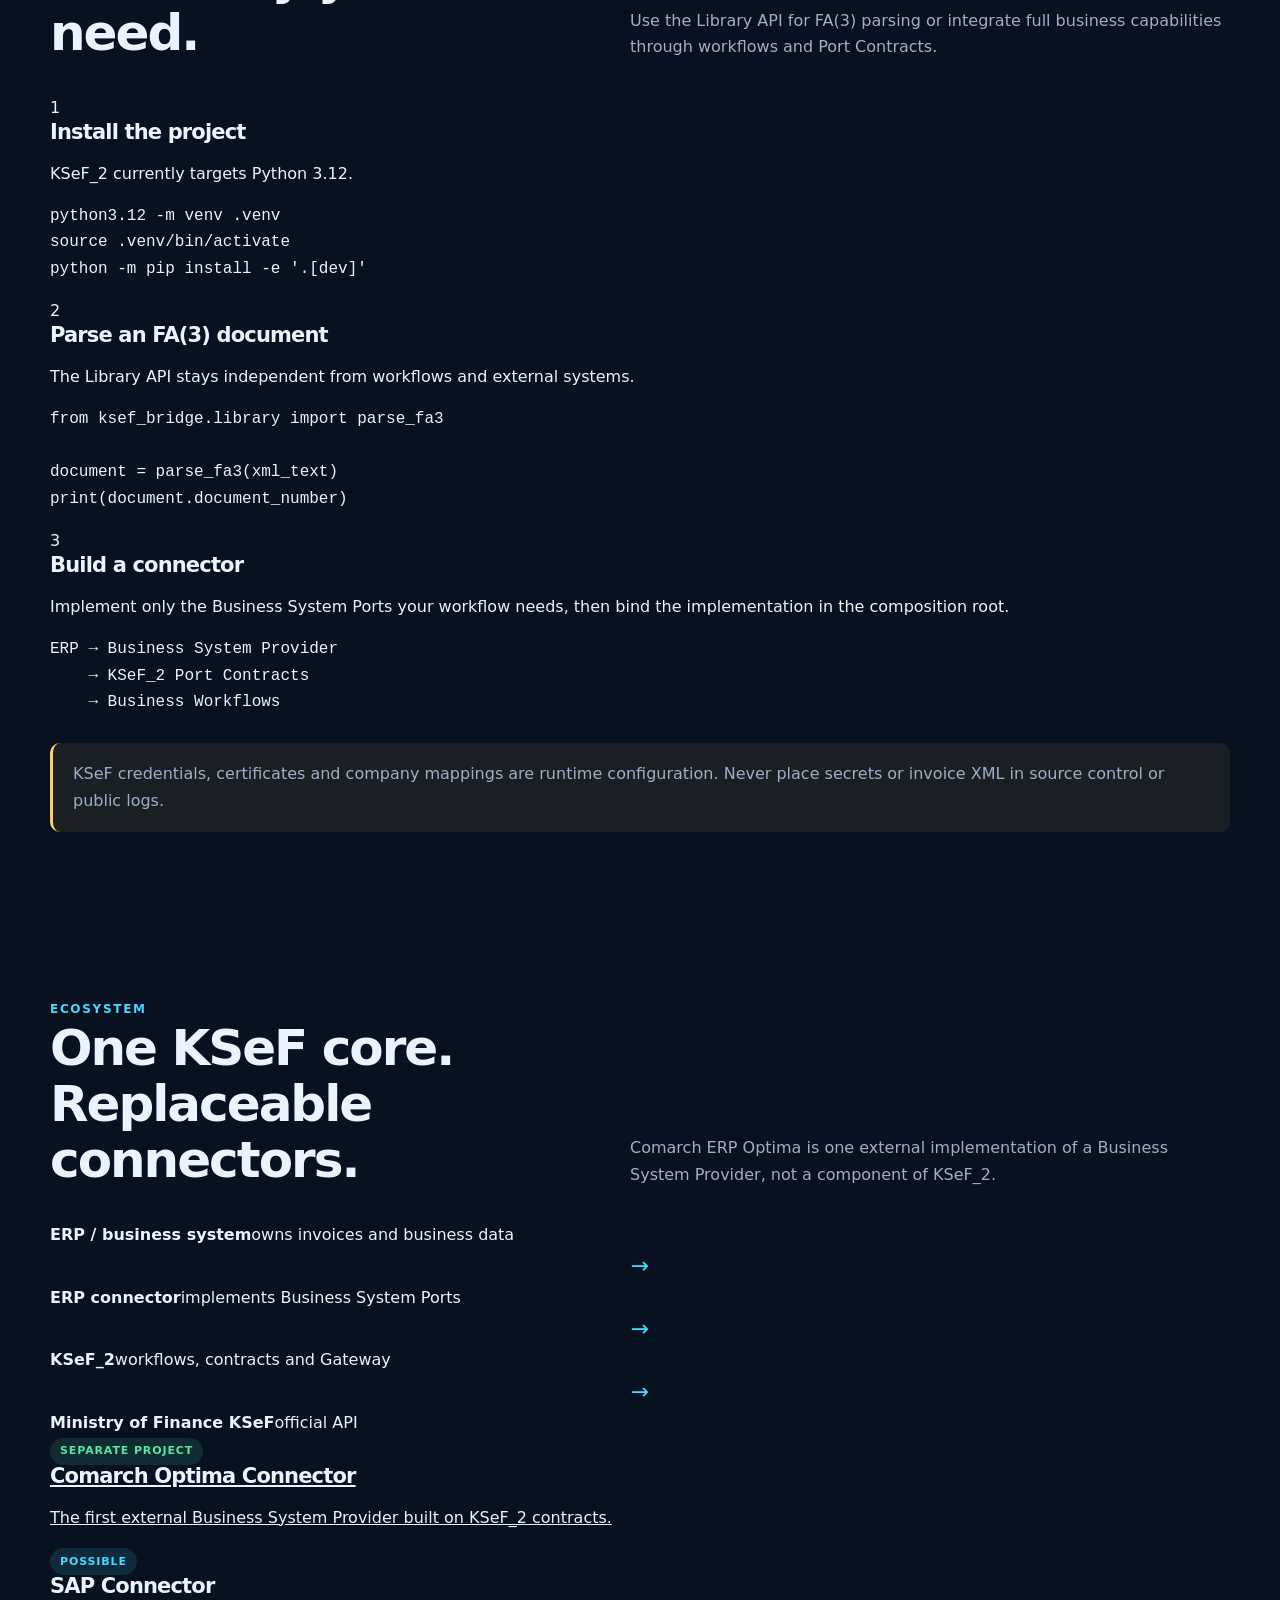
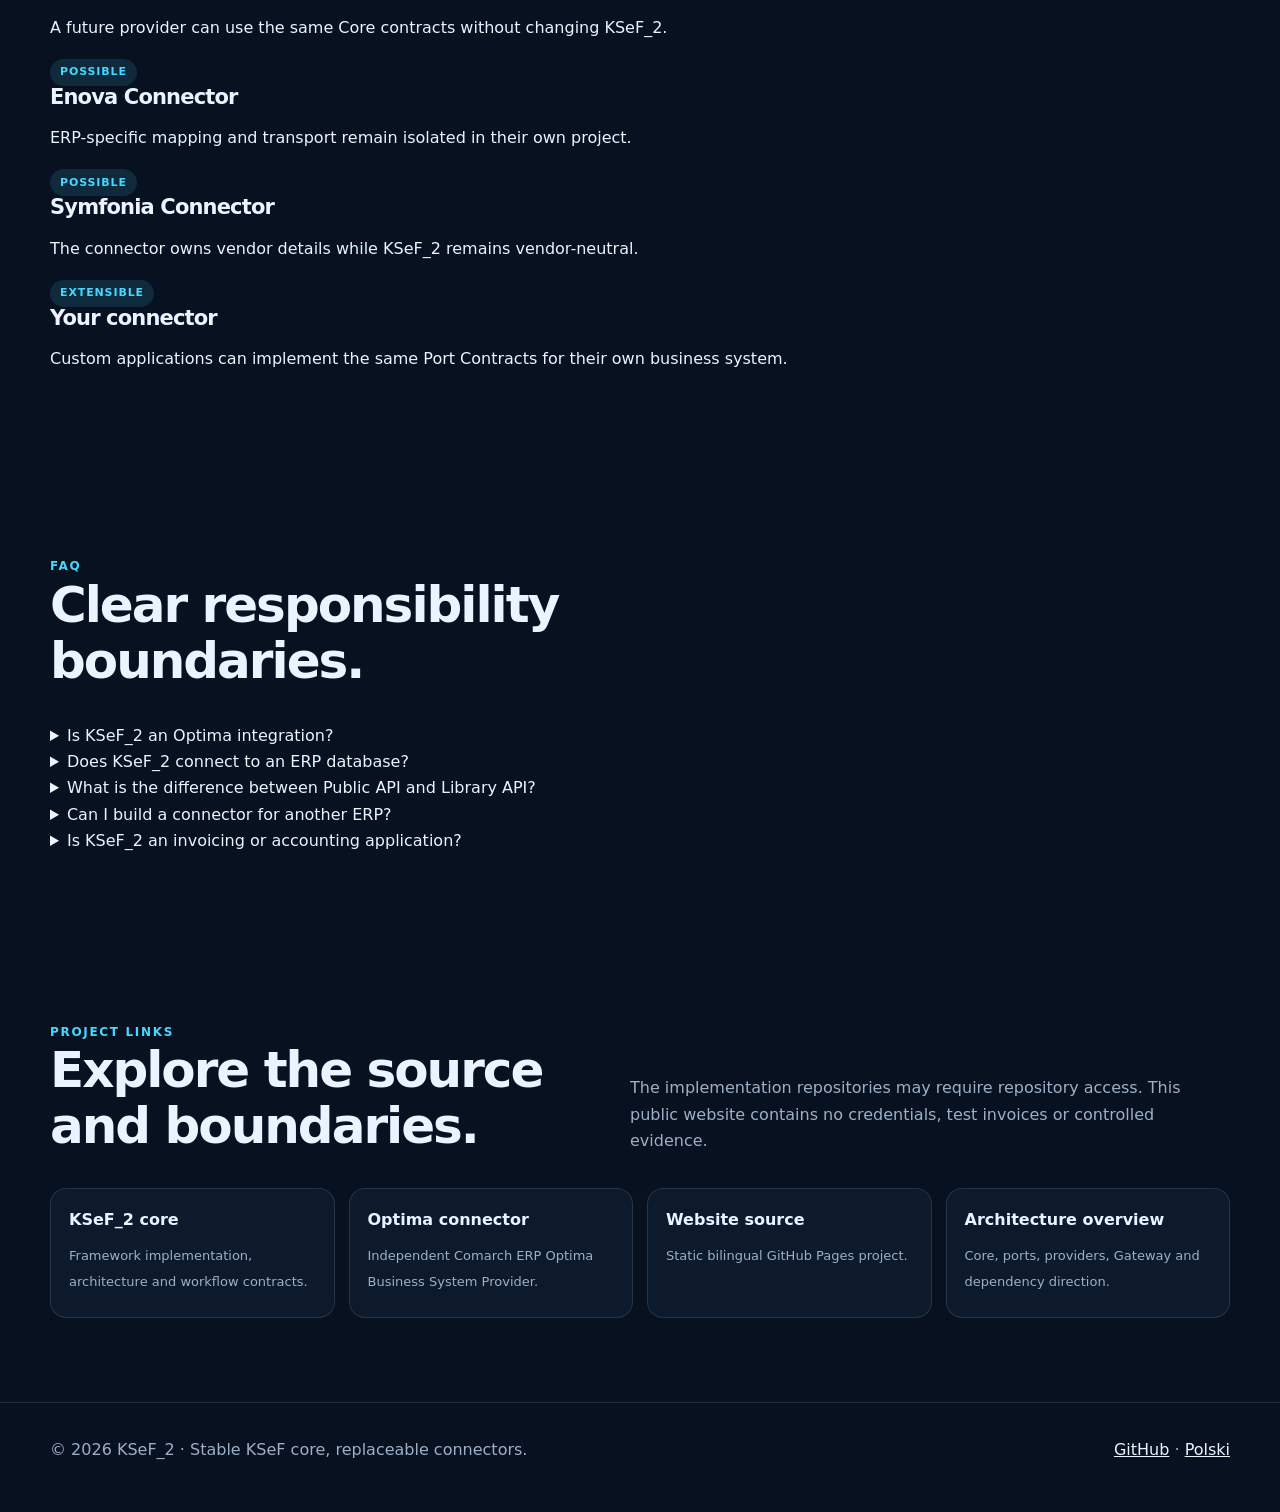
==== commit 28f1982a: "docs: present vendor-neutral KSeF ecosystem" ====
--- a/index.html
+++ b/index.html
@@ -1,13 +1,157 @@
-<!doctype html><html lang="en"><head><meta charset="utf-8"><meta name="viewport" content="width=device-width,initial-scale=1"><meta name="theme-color" content="#07111f"><link rel="stylesheet" href="assets/styles.css"><script defer src="assets/site.js"></script><title>KSeF_2 — Safe KSeF and Comarch ERP Optima integration</title><meta name="description" content="KSeF_2 0.7.0 is an evidence-driven integration bridge with Company-isolated KSeF DEMO regression and controlled Comarch ERP Optima research."></head>
-<body><a class="skip-link" href="#content">Skip to content</a><header class="site-header"><nav class="nav container" aria-label="Main navigation"><a class="brand" href="index.html"><span class="brand-mark">K2</span><span>KSeF_2</span></a><div class="nav-links"><a href="#project">Project</a><a href="#status">Status</a><a href="#architecture">Architecture</a><a href="#docs">Documentation</a></div><div class="nav-actions"><a class="lang-link" href="pl.html" lang="pl" aria-label="Polska wersja">PL</a><button class="icon-button" data-theme-toggle type="button" aria-label="Use light theme">☼</button></div></nav></header>
-<main id="content"><section class="hero"><div class="container hero-grid"><div><div class="eyebrow">KSeF 2.0 × Comarch ERP Optima</div><h1>Integration built on <span class="gradient">evidence.</span></h1><p class="lead">A local-first bridge that keeps native KSeF documents intact, isolates every company context and studies Optima's real behavior before enabling database writes. Release 0.7.0 adds current-code DEMO regression across the synchronized workflow.</p><div class="cta-row"><a class="button primary" href="https://github.com/KrzysztofOle/KSeF_2-site">View website source ↗</a><a class="button" href="#architecture">Explore architecture</a></div></div>
-<div class="hero-panel" aria-label="Project flow"><div class="panel-top"><span class="mini-label">CONTROLLED FLOW / DEMO</span><span class="signal">release 0.7.0</span></div><div class="flow"><div class="flow-item"><span class="flow-icon">01</span><div><strong>KSeF Gateway</strong><span>authentication · session · retry</span></div><span class="arrow">↓</span></div><div class="flow-item"><span class="flow-icon">02</span><div><strong>Native XML</strong><span>preserved · hashed · isolated</span></div><span class="arrow">↓</span></div><div class="flow-item"><span class="flow-icon">03</span><div><strong>Optima Provider</strong><span>evidence-backed projection</span></div><span class="arrow">→</span></div></div><div class="metrics"><div class="metric"><b>0.7.0</b><span>current release</span></div><div class="metric"><b>1,077</b><span>tests passed</span></div><div class="metric"><b>DEMO ×2</b><span>isolated companies</span></div></div></div></div></section>
-<section id="project"><div class="container"><div class="section-head reveal"><div><div class="eyebrow">What the project does</div><h2>Three boundaries. One controlled flow.</h2></div><p>KSeF_2 separates public capabilities, KSeF protocol details and ERP-specific behavior so the core remains testable and technology-neutral.</p></div><div class="cards"><article class="card reveal"><span class="card-number">01 / COMMUNICATE</span><h3>KSeF API</h3><p>Certificate authentication, typed outcomes, bounded transport retries and short-lived sessions behind a dedicated Gateway.</p></article><article class="card reveal"><span class="card-number">02 / PRESERVE</span><h3>Native document</h3><p>Original XML remains the source document. Company isolation, correlation and integrity checks are explicit.</p></article><article class="card reveal"><span class="card-number">03 / ADAPT</span><h3>Comarch Optima</h3><p>Optima SQL structures and projections stay inside a Provider informed by controlled snapshots, traces and discoveries.</p></article></div></div></section>
-<section id="status"><div class="container"><div class="section-head reveal"><div><div class="eyebrow">Current status</div><h2>Honest gates, visible limits.</h2></div><p>Implemented means proven in the declared scope. Research findings never silently become permission for direct SQL writes.</p></div><div class="status-grid">
-<article class="status-card reveal"><header><h3>Atomic workflows · UC-001–UC-008</h3><span class="badge green">Implemented</span></header><p>The atomic workflow layer is complete for authentication, receiving, sending, status refresh and configuration or connection validation.</p><ul><li>Company-bound contracts and authorization</li><li>typed, redacted outcomes</li><li>real KSeF DEMO Gateway slices</li></ul></article>
-<article class="status-card reveal"><header><h3>UC-005 · DEMO regression</h3><span class="badge green">DEMO implemented</span></header><p>The current-code runner executes the stable SC001–SC013 specification through isolated UC-005 roots for KO_PROJEKT_demo and SYLWIA_demo.</p><ul><li>unique FA(3) generation and safe file reports</li><li>SC010 and SC011 retained as specification-only</li><li>cross-company result is aggregate, not exact XML correlation</li></ul></article>
-<article class="status-card reveal"><header><h3>Optima research</h3><span class="badge blue">Evidence</span></header><p>Native DKF behavior is reconstructed from controlled SQL snapshots and Extended Events traces.</p><ul><li>63-column record model</li><li>JSON, XML and HTML payloads</li><li>durable Discovery registry</li></ul></article>
-<article class="status-card reveal"><header><h3>Direct SQL write</h3><span class="badge amber">Not approved</span></header><p>Dry-run mapping is useful, but concurrency, rollback, duplicate behavior and UI acceptance still require evidence.</p><ul><li>no production write path</li><li>future guarded executor</li><li>A/B acceptance against native Optima</li></ul></article></div></div></section>
-<section id="architecture"><div class="container"><div class="section-head reveal"><div><div class="eyebrow">Architecture</div><h2>Ports at every volatile edge.</h2></div><p>The core coordinates business capabilities. Providers implement explicit ports; adapters translate representations and transport concerns.</p></div><div class="architecture reveal"><div class="arch-node"><b>Public API</b><span>Transport-neutral requests, authorization and typed outcomes.</span></div><div class="arch-arrow">→</div><div class="arch-node"><b>Application Core</b><span>Company Context, workflows, coordinators and native documents.</span></div><div class="arch-arrow">→</div><div class="arch-node"><b>Providers</b><span>KSeF Gateway, configuration, storage and Optima-specific integration.</span></div></div><div class="principles"><div class="principle">Company is the execution and isolation boundary.</div><div class="principle">Core never interprets ERP-specific storage as domain truth.</div><div class="principle">Credentials and sessions never cross public boundaries.</div><div class="principle">Native XML is preserved before projections are created.</div></div><div class="notice">Safety gate: current evidence does not authorize direct writes to a production Optima database.</div></div></section>
-<section id="docs"><div class="container"><div class="section-head reveal"><div><div class="eyebrow">Documentation</div><h2>Follow the source of truth.</h2></div><p>English documents are authoritative. Polish translations use the <code>_PL.md</code> suffix and are derived from the English source.</p></div><div class="docs-grid"><a class="doc-link" href="#architecture"><b>Architecture</b><span>Principles, domain, ports, providers and roadmap.</span></a><a class="doc-link" href="#architecture"><b>ADR registry</b><span>Immutable architecture decisions.</span></a><a class="doc-link" href="#status"><b>Discoveries</b><span>Durable Optima reverse-engineering findings.</span></a><a class="doc-link" href="#status"><b>Roadmap</b><span>Release 0.7.0 baseline and the next evidence gates.</span></a></div></div></section></main>
-<footer class="site-footer"><div class="container footer-row"><span>© <span data-year></span> KSeF_2 0.7.0 · Evidence before side effects.</span><span><a href="https://github.com/KrzysztofOle/KSeF_2-site">GitHub</a> · <a href="pl.html">Polski</a></span></div></footer></body></html>+<!doctype html>
+<html lang="en">
+<head>
+  <meta charset="utf-8">
+  <meta name="viewport" content="width=device-width, initial-scale=1">
+  <meta name="theme-color" content="#07111f">
+  <meta name="description" content="KSeF_2 is a vendor-neutral Python framework with KSeF API communication, business workflows, stable public contracts and extension ports for ERP connectors.">
+  <link rel="canonical" href="https://krzysztofole.github.io/KSeF_2-site/">
+  <link rel="stylesheet" href="assets/styles.css">
+  <script defer src="assets/site.js"></script>
+  <title>KSeF_2 — Vendor-neutral KSeF framework</title>
+</head>
+<body>
+  <a class="skip-link" href="#content">Skip to content</a>
+  <header class="site-header">
+    <nav class="nav container" aria-label="Main navigation">
+      <a class="brand" href="index.html" aria-label="KSeF_2 home"><span class="brand-mark">K2</span><span>KSeF_2</span></a>
+      <div class="nav-links">
+        <a href="#features">Features</a>
+        <a href="#architecture">Architecture</a>
+        <a href="#getting-started">Getting started</a>
+        <a href="#ecosystem">Ecosystem</a>
+        <a href="#faq">FAQ</a>
+      </div>
+      <div class="nav-actions">
+        <a class="lang-link" href="pl.html" lang="pl" aria-label="Polska wersja">PL</a>
+        <button class="icon-button" data-theme-toggle type="button" aria-label="Use light theme">☼</button>
+      </div>
+    </nav>
+  </header>
+
+  <main id="content">
+    <section class="hero">
+      <div class="container hero-grid">
+        <div>
+          <div class="eyebrow">Vendor-neutral KSeF foundation</div>
+          <h1>Build on KSeF, <span class="gradient">not around one ERP.</span></h1>
+          <p class="lead">KSeF_2 is an independent Python framework for secure KSeF communication. It combines a KSeF Gateway, company-scoped workflows, stable public contracts and extension ports for external business systems.</p>
+          <div class="cta-row">
+            <a class="button primary" href="#getting-started">Start with KSeF_2</a>
+            <a class="button" href="#architecture">Explore architecture</a>
+          </div>
+        </div>
+        <div class="hero-panel" aria-label="KSeF_2 capability flow">
+          <div class="panel-top"><span class="mini-label">FRAMEWORK BOUNDARY</span><span class="signal">ERP independent</span></div>
+          <div class="flow">
+            <div class="flow-item"><span class="flow-icon">01</span><div><strong>Public API</strong><span>stable requests · typed results</span></div><span class="arrow">↓</span></div>
+            <div class="flow-item"><span class="flow-icon">02</span><div><strong>Workflow Engine</strong><span>company scope · lifecycle · orchestration</span></div><span class="arrow">↓</span></div>
+            <div class="flow-item"><span class="flow-icon">03</span><div><strong>KSeF Gateway</strong><span>authentication · sessions · API protocol</span></div><span class="arrow">↓</span></div>
+            <div class="flow-item"><span class="flow-icon">04</span><div><strong>Ministry of Finance KSeF</strong><span>official external service</span></div><span class="arrow">✓</span></div>
+          </div>
+          <div class="metrics"><div class="metric"><b>FA(3)</b><span>native document</span></div><div class="metric"><b>Ports</b><span>replaceable edges</span></div><div class="metric"><b>Python 3.12</b><span>framework runtime</span></div></div>
+        </div>
+      </div>
+    </section>
+
+    <section id="features">
+      <div class="container">
+        <div class="section-head reveal"><div><div class="eyebrow">Features</div><h2>A stable KSeF core for many products.</h2></div><p>KSeF_2 owns KSeF concerns and workflow contracts. ERP details remain in independently versioned connectors.</p></div>
+        <div class="cards feature-grid">
+          <article class="card reveal"><span class="card-number">01 / COMMUNICATE</span><h3>KSeF API</h3><p>Authentication, session and token lifecycle, invoice exchange, status retrieval, bounded transport retries and safe diagnostics behind one Gateway boundary.</p></article>
+          <article class="card reveal"><span class="card-number">02 / ORCHESTRATE</span><h3>Workflow Engine</h3><p>Company-scoped business workflows coordinate authentication, receipt, submission, refresh and synchronization without exposing protocol details.</p></article>
+          <article class="card reveal"><span class="card-number">03 / INTEGRATE</span><h3>Port Contracts</h3><p>Narrow, vendor-neutral contracts let a connector supply documents, receive native KSeF documents and update business-system status.</p></article>
+          <article class="card reveal"><span class="card-number">04 / EXPOSE</span><h3>Public API</h3><p>Transport-independent requests and typed workflow results provide a stable boundary for client applications and service hosts.</p></article>
+          <article class="card reveal"><span class="card-number">05 / PARSE</span><h3>Library API</h3><p>A focused <code>parse_fa3</code> API exposes validated FA(3) document data without workflow, transport, profile or ERP dependencies.</p></article>
+          <article class="card reveal"><span class="card-number">06 / PROTECT</span><h3>Isolation and safety</h3><p>Exactly one Company Context per execution, native XML preservation, redacted outcomes and explicit ownership boundaries reduce integration risk.</p></article>
+        </div>
+      </div>
+    </section>
+
+    <section id="architecture">
+      <div class="container">
+        <div class="section-head reveal"><div><div class="eyebrow">Architecture</div><h2>Dependencies point toward stable contracts.</h2></div><p>Business workflows depend on Core-owned ports. A composition root binds those ports to external implementations without coupling the Core to an ERP.</p></div>
+        <div class="architecture architecture-wide reveal" aria-label="KSeF_2 core architecture">
+          <div class="arch-node"><b>Client application</b><span>Invoicing app, ERP connector, CLI, service or another product.</span></div>
+          <div class="arch-arrow">→</div>
+          <div class="arch-node accent"><b>Public API</b><span>Business capabilities, authorization and typed workflow results.</span></div>
+          <div class="arch-arrow">→</div>
+          <div class="arch-node accent"><b>Workflow Engine</b><span>Company-scoped workflows, coordination and lifecycle rules.</span></div>
+          <div class="arch-arrow">→</div>
+          <div class="arch-node"><b>Port Contracts</b><span>KSeF, business-system, configuration and technical service ports.</span></div>
+        </div>
+        <div class="boundary-grid reveal">
+          <article class="boundary-card"><span>INBOUND / BUSINESS SYSTEM</span><b>Business System Provider</b><p>Implemented by an external connector. Owns all ERP-specific communication and mapping.</p></article>
+          <article class="boundary-card"><span>OUTBOUND / KSEF</span><b>KSeF Gateway</b><p>The exclusive implementation boundary for KSeF protocol, authentication, sessions and API versions.</p></article>
+        </div>
+        <div class="principles"><div class="principle">KSeF_2 has no dependency on an ERP vendor or ERP database.</div><div class="principle">Connectors implement Port Contracts; they do not change the Core.</div><div class="principle">Native KSeF XML remains the source document.</div><div class="principle">Business data stays with its external owner.</div></div>
+      </div>
+    </section>
+
+    <section id="getting-started">
+      <div class="container">
+        <div class="section-head reveal"><div><div class="eyebrow">Getting started</div><h2>Choose the boundary you need.</h2></div><p>Use the Library API for FA(3) parsing or integrate full business capabilities through workflows and Port Contracts.</p></div>
+        <div class="start-grid">
+          <article class="start-card reveal"><span class="step">1</span><div><h3>Install the project</h3><p>KSeF_2 currently targets Python 3.12.</p><pre><code>python3.12 -m venv .venv
+source .venv/bin/activate
+python -m pip install -e '.[dev]'</code></pre></div></article>
+          <article class="start-card reveal"><span class="step">2</span><div><h3>Parse an FA(3) document</h3><p>The Library API stays independent from workflows and external systems.</p><pre><code>from ksef_bridge.library import parse_fa3
+
+document = parse_fa3(xml_text)
+print(document.document_number)</code></pre></div></article>
+          <article class="start-card reveal"><span class="step">3</span><div><h3>Build a connector</h3><p>Implement only the Business System Ports your workflow needs, then bind the implementation in the composition root.</p><pre><code>ERP → Business System Provider
+    → KSeF_2 Port Contracts
+    → Business Workflows</code></pre></div></article>
+        </div>
+        <div class="notice">KSeF credentials, certificates and company mappings are runtime configuration. Never place secrets or invoice XML in source control or public logs.</div>
+      </div>
+    </section>
+
+    <section id="ecosystem">
+      <div class="container">
+        <div class="section-head reveal"><div><div class="eyebrow">Ecosystem</div><h2>One KSeF core. Replaceable connectors.</h2></div><p>Comarch ERP Optima is one external implementation of a Business System Provider, not a component of KSeF_2.</p></div>
+        <div class="ecosystem-flow reveal" aria-label="ERP connector ecosystem flow">
+          <div class="ecosystem-node"><b>ERP / business system</b><span>owns invoices and business data</span></div><div class="arch-arrow">→</div>
+          <div class="ecosystem-node"><b>ERP connector</b><span>implements Business System Ports</span></div><div class="arch-arrow">→</div>
+          <div class="ecosystem-node core"><b>KSeF_2</b><span>workflows, contracts and Gateway</span></div><div class="arch-arrow">→</div>
+          <div class="ecosystem-node"><b>Ministry of Finance KSeF</b><span>official API</span></div>
+        </div>
+        <div class="connector-grid">
+          <a class="connector-card current reveal" href="https://github.com/KrzysztofOle/ksef-optima-connector"><span class="badge green">Separate project</span><h3>Comarch Optima Connector</h3><p>The first external Business System Provider built on KSeF_2 contracts.</p></a>
+          <article class="connector-card reveal"><span class="badge blue">Possible</span><h3>SAP Connector</h3><p>A future provider can use the same Core contracts without changing KSeF_2.</p></article>
+          <article class="connector-card reveal"><span class="badge blue">Possible</span><h3>Enova Connector</h3><p>ERP-specific mapping and transport remain isolated in their own project.</p></article>
+          <article class="connector-card reveal"><span class="badge blue">Possible</span><h3>Symfonia Connector</h3><p>The connector owns vendor details while KSeF_2 remains vendor-neutral.</p></article>
+          <article class="connector-card reveal"><span class="badge blue">Extensible</span><h3>Your connector</h3><p>Custom applications can implement the same Port Contracts for their own business system.</p></article>
+        </div>
+      </div>
+    </section>
+
+    <section id="faq">
+      <div class="container narrow">
+        <div class="section-head reveal"><div><div class="eyebrow">FAQ</div><h2>Clear responsibility boundaries.</h2></div></div>
+        <div class="faq-list reveal">
+          <details><summary>Is KSeF_2 an Optima integration?</summary><p>No. KSeF_2 is ERP-independent. The Optima integration lives in the separate <a href="https://github.com/KrzysztofOle/ksef-optima-connector">ksef-optima-connector</a> project and consumes KSeF_2 as an independent dependency.</p></details>
+          <details><summary>Does KSeF_2 connect to an ERP database?</summary><p>No. Database access and vendor-specific APIs belong to an external Business System Provider. KSeF_2 sees only its own Port Contracts.</p></details>
+          <details><summary>What is the difference between Public API and Library API?</summary><p>Public API exposes company-scoped business workflows and typed results. Library API is the smaller parsing boundary for applications that only need to inspect an FA(3) document.</p></details>
+          <details><summary>Can I build a connector for another ERP?</summary><p>Yes. Implement the required Business System Ports, keep vendor mapping inside the connector and bind it through the composition root. The KSeF_2 Core does not need to change.</p></details>
+          <details><summary>Is KSeF_2 an invoicing or accounting application?</summary><p>No. It provides KSeF communication and workflow capabilities. Client applications and ERP systems retain their own business models and data ownership.</p></details>
+        </div>
+      </div>
+    </section>
+
+    <section id="docs">
+      <div class="container">
+        <div class="section-head reveal"><div><div class="eyebrow">Project links</div><h2>Explore the source and boundaries.</h2></div><p>The implementation repositories may require repository access. This public website contains no credentials, test invoices or controlled evidence.</p></div>
+        <div class="docs-grid">
+          <a class="doc-link" href="https://github.com/KrzysztofOle/KSeF_2"><b>KSeF_2 core</b><span>Framework implementation, architecture and workflow contracts.</span></a>
+          <a class="doc-link" href="https://github.com/KrzysztofOle/ksef-optima-connector"><b>Optima connector</b><span>Independent Comarch ERP Optima Business System Provider.</span></a>
+          <a class="doc-link" href="https://github.com/KrzysztofOle/KSeF_2-site"><b>Website source</b><span>Static bilingual GitHub Pages project.</span></a>
+          <a class="doc-link" href="#architecture"><b>Architecture overview</b><span>Core, ports, providers, Gateway and dependency direction.</span></a>
+        </div>
+      </div>
+    </section>
+  </main>
+
+  <footer class="site-footer"><div class="container footer-row"><span>© <span data-year></span> KSeF_2 · Stable KSeF core, replaceable connectors.</span><span><a href="https://github.com/KrzysztofOle/KSeF_2-site">GitHub</a> · <a href="pl.html">Polski</a></span></div></footer>
+</body>
+</html>
